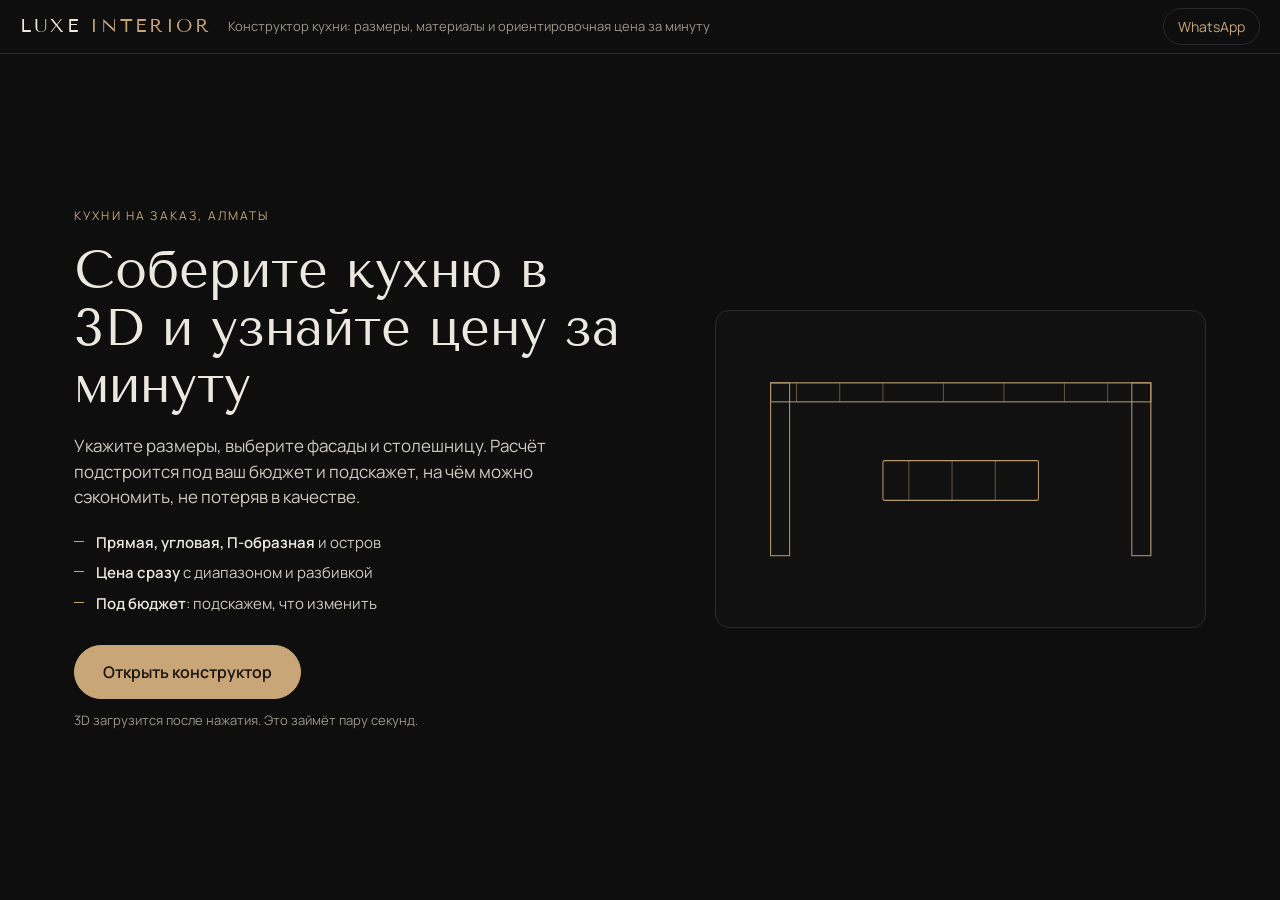
==== index.html @ 37577bf3 "Конструктор кухни: демо-версия Co-Authored-By: Claude Sonnet 5.5 <noreply@anthropic.com>" ====
<!doctype html>
<html lang="ru">
<head>
<meta charset="utf-8">
<meta name="static" content="1">
<meta name="robots" content="noindex">
<meta name="viewport" content="width=device-width,initial-scale=1,viewport-fit=cover">
<title>Конструктор кухни | LUXE INTERIOR</title>
<meta name="description" content="Соберите кухню в 3D: размеры, фасады, столешница, фурнитура. Ориентировочная цена и подбор под ваш бюджет за минуту.">
<link rel="icon" href="data:,">
<meta name="theme-color" content="#0e0e0f">
<link rel="preconnect" href="https://fonts.googleapis.com">
<link rel="preconnect" href="https://fonts.gstatic.com" crossorigin>
<link rel="stylesheet" href="https://fonts.googleapis.com/css2?family=Manrope:wght@400;500;600;700&family=Tenor+Sans&display=swap">
<link rel="stylesheet" href="css/app.css?v=mwv1wlda">
<script type="importmap">{"imports":{"three":"./vendor/r170/three.module.min.js"}}</script>
</head>
<body>
<header class="top">
  <a class="brand" href="./" aria-label="LUXE INTERIOR">LUXE <span>INTERIOR</span></a>
  <span class="tag" id="tag">Конструктор кухни</span>
  <a class="wa-link" id="waTop" href="#" target="_blank" rel="noopener">WhatsApp</a>
</header>

<section id="intro" class="intro">
  <div class="intro-in">
    <p class="eyebrow">Кухни на заказ, Алматы</p>
    <h1>Соберите кухню в 3D и узнайте цену за минуту</h1>
    <p class="lead">Укажите размеры, выберите фасады и столешницу. Расчёт подстроится под ваш бюджет и подскажет, на чём можно сэкономить, не потеряв в качестве.</p>
    <ul class="points">
      <li><b>Прямая, угловая, П-образная</b> и остров</li>
      <li><b>Цена сразу</b> с диапазоном и разбивкой</li>
      <li><b>Под бюджет</b>: подскажем, что изменить</li>
    </ul>
    <button class="btn gold big" id="open">Открыть конструктор</button>
    <p class="fine">3D загрузится после нажатия. Это займёт пару секунд.</p>
  </div>
  <svg class="intro-art" viewBox="0 0 520 320" aria-hidden="true">
    <g fill="none" stroke="#c9a678" stroke-width="1.2" opacity=".9">
      <path d="M40 60h440M40 60v200M480 60v200" stroke-opacity=".35"/>
      <rect x="40" y="60" width="440" height="22"/>
      <rect x="40" y="60" width="22" height="200"/>
      <rect x="458" y="60" width="22" height="200"/>
      <path d="M70 60v22M120 60v22M170 60v22M240 60v22M310 60v22M380 60v22M430 60v22" stroke-opacity=".5"/>
      <rect x="170" y="150" width="180" height="46" rx="2"/>
      <path d="M200 150v46M250 150v46M300 150v46" stroke-opacity=".5"/>
    </g>
  </svg>
</section>

<main id="app" class="app" hidden>
  <div class="stage" id="stage">
    <div id="gl" class="gl"></div>
    <div class="loader" id="loader"><i></i><span>Загружаем 3D</span></div>
    <div class="views" id="views">
      <button data-v="overview" class="on">Общий вид</button>
      <button data-v="close">Ближе</button>
      <button data-v="left">Сбоку</button>
      <button data-v="top">Сверху</button>
      <button data-v="inside">Изнутри</button>
      <button data-v="night" id="nightBtn">Вечер</button>
      <button data-v="shot">Снимок</button>
      <button data-v="open" class="accent" id="openAll">Открыть шкафы</button>
    </div>
    <button class="panel-btn" id="panelBtn" type="button">Скрыть панель</button>
    <div class="mini" id="mini"><b id="miniPrice"></b><button class="btn gold" id="miniAsk" type="button">Получить расчёт</button></div>
    <div class="hint" id="hint">Нажмите на дверцу или ящик, чтобы открыть</div>
    <div class="labels" id="labels"></div>
    <div class="notes" id="notes" aria-live="polite"></div>
    <div class="hud" id="hud" hidden></div>
  </div>

  <aside class="panel">
    <button class="grab" id="grab" type="button"><i></i><span id="grabTxt">Настройки</span><svg class="chev" width="16" height="16" viewBox="0 0 24 24" fill="none" stroke="currentColor" stroke-width="2.2"><path d="M6 15l6-6 6 6"/></svg></button>
    <nav class="tabs" id="tabs" role="tablist"></nav>
    <div class="tabbody" id="tabbody"></div>
    <footer class="pricebar">
      <div class="pr-l">
        <span class="pr-k">Ориентировочно</span>
        <b class="pr-v" id="prTotal">считаем…</b>
        <span class="pr-r" id="prRange"></span>
      </div>
      <div class="pr-chip" id="prChip" hidden></div>
      <div class="pr-btns">
        <button class="btn ghost icon" id="share" title="Ссылка на проект" aria-label="Ссылка на проект">
          <svg width="18" height="18" viewBox="0 0 24 24" fill="none" stroke="currentColor" stroke-width="1.8"><path d="M10 14a4 4 0 0 0 5.7 0l3-3a4 4 0 0 0-5.7-5.7l-1 1M14 10a4 4 0 0 0-5.7 0l-3 3A4 4 0 0 0 11 18.7l1-1"/></svg>
        </button>
        <button class="btn gold" id="ask">Получить расчёт</button>
      </div>
    </footer>
  </aside>
</main>

<dialog id="lead" class="lead-dlg">
  <form method="dialog" id="leadForm">
    <button type="button" class="x" id="leadX" aria-label="Закрыть">×</button>
    <div id="leadBody">
      <h2>Отправить проект мастеру</h2>
      <p class="muted" id="leadSum"></p>
      <label>Имя <input name="name" autocomplete="name" placeholder="Как к вам обращаться"></label>
      <label>Телефон <input name="phone" type="tel" autocomplete="tel" inputmode="tel" placeholder="+7"></label>
      <label>Бюджет, ₸ <input name="budget" inputmode="numeric" placeholder="Например 2 000 000"></label>
      <label>Комментарий <textarea name="comment" rows="2" placeholder="Сроки, пожелания, адрес замера"></textarea></label>
      <button class="btn gold big wide" id="leadGo" type="submit">Отправить в WhatsApp</button>
      <p class="fine">Расчёт ориентировочный. Точная цена после бесплатного замера и 3D-проекта.</p>
    </div>
    <div id="leadDone" hidden>
      <h2>Проект сохранён</h2>
      <p>Открываем WhatsApp с готовым сообщением. Если не открылось, нажмите кнопку.</p>
      <a class="btn gold big wide" id="leadWa" target="_blank" rel="noopener" href="#">Открыть WhatsApp</a>
      <a class="btn ghost wide" id="leadSheet" target="_blank" rel="noopener" href="#">Смета для печати или PDF</a>
    </div>
  </form>
</dialog>
<div class="toast" id="toast" role="status"></div>
<script type="module" src="js/main.js?v=mwv1wlda"></script>
</body>
</html>
---- css/app.css ----
:root{--bg:#0e0e0f;--panel:#141415;--card:#1a1a1c;--line:#2a2a2d;--text:#ece7df;--muted:#9b958b;--gold:#c9a678;--gold2:#e0c496;--ok:#8fbf8a;--warn:#e0a85f;--bad:#d97a6a;--hdr:54px;--r:10px}*{box-sizing:border-box;-webkit-tap-highlight-color:transparent}html,body{margin:0;background:var(--bg);color:var(--text);font:15px/1.5 Manrope,system-ui,Segoe UI,Roboto,sans-serif}body{min-height:100dvh}button,input,textarea{font:inherit;color:inherit}button{cursor:pointer}h1,h2,h3,.brand,.pr-v{font-family:Tenor Sans,Georgia,serif;font-weight:400}.muted{color:var(--muted)}[hidden]{display:none!important}.top{height:var(--hdr);display:flex;align-items:center;gap:16px;padding:0 20px;border-bottom:1px solid var(--line);background:var(--bg)}.brand{font-size:19px;letter-spacing:.14em;color:var(--text);text-decoration:none}.brand span{color:var(--gold)}.tag{color:var(--muted);font-size:13px;flex:1;white-space:nowrap;overflow:hidden;text-overflow:ellipsis}.wa-link{color:var(--gold);text-decoration:none;font-size:14px;border:1px solid var(--line);padding:7px 14px;border-radius:99px}.wa-link:hover{border-color:var(--gold)}.btn{border:1px solid var(--line);background:var(--card);padding:10px 18px;border-radius:99px;text-decoration:none;display:inline-flex;align-items:center;justify-content:center;gap:8px;transition:.15s;white-space:nowrap}.btn:hover{border-color:var(--gold)}.btn.gold{background:var(--gold);border-color:var(--gold);color:#17130c;font-weight:600}.btn.gold:hover{background:var(--gold2)}.btn.ghost{background:transparent}.btn.big{padding:14px 28px;font-size:16px}.btn.wide{width:100%;margin-top:10px}.btn.icon{padding:10px;width:44px;height:44px}.btn:disabled{opacity:.55;cursor:wait}.intro{display:grid;grid-template-columns:minmax(0,1.1fr) minmax(0,.9fr);gap:40px;align-items:center;max-width:1180px;margin:0 auto;padding:56px 24px 72px;min-height:calc(100dvh - var(--hdr))}.intro-in{max-width:560px}.eyebrow{color:var(--gold);text-transform:uppercase;letter-spacing:.18em;font-size:12px;margin:0 0 16px}.intro h1{font-size:clamp(30px,4.6vw,52px);line-height:1.1;margin:0 0 20px}.lead{color:#cfc9bf;font-size:17px;margin:0 0 22px}.points{list-style:none;padding:0;margin:0 0 30px;display:grid;gap:8px;color:#cfc9bf}.points li{padding-left:22px;position:relative}.points li:before{content:"";position:absolute;left:0;top:.62em;width:10px;height:1px;background:var(--gold)}.points b{color:var(--text);font-weight:600}.fine{color:var(--muted);font-size:13px;margin:12px 0 0}.intro-art{width:100%;height:auto;border:1px solid var(--line);border-radius:14px;background:#111112;padding:20px}.app{height:calc(100dvh - var(--hdr));display:grid;grid-template-columns:minmax(0,1fr) 370px;transition:grid-template-columns .28s}.app.closed{grid-template-columns:minmax(0,1fr) 0}.app.closed .panel{border-left:0;overflow:hidden;visibility:hidden}.stage{position:relative;min-height:0;background:#18181a}.gl{position:absolute;inset:0}.loader{position:absolute;inset:0;display:flex;flex-direction:column;align-items:center;justify-content:center;gap:12px;color:var(--muted);background:#18181a;z-index:3}.loader i{width:28px;height:28px;border:2px solid var(--line);border-top-color:var(--gold);border-radius:50%;animation:sp 1s linear infinite}.loader.off{display:none}@keyframes sp{to{transform:rotate(360deg)}}.views{position:absolute;top:14px;left:14px;display:flex;gap:6px;flex-wrap:wrap;z-index:2}.views button{background:#141415c7;backdrop-filter:blur(6px);border:1px solid var(--line);border-radius:99px;padding:6px 14px;font-size:13px;color:var(--text)}.views button.on,.views button:hover{border-color:var(--gold);color:var(--gold2)}.views button.accent{border-color:#6b5126;color:var(--gold2)}.hint{position:absolute;left:50%;bottom:16px;transform:translate(-50%);background:#141415c7;backdrop-filter:blur(6px);border:1px solid var(--line);border-radius:99px;padding:7px 16px;font-size:13px;color:#cfc9bf;z-index:2;pointer-events:none;transition:opacity .4s;white-space:nowrap}.hint.off{opacity:0}.notes{position:absolute;left:14px;bottom:14px;right:14px;display:flex;flex-direction:column;gap:6px;z-index:2;pointer-events:none}.notes div{background:#281c0ee0;border:1px solid #6b5126;color:#f0d9b0;padding:8px 12px;border-radius:8px;font-size:13px;max-width:520px}.hud{position:absolute;right:12px;bottom:12px;background:#000000b3;color:#9f9;font:12px/1.4 monospace;padding:6px 10px;border-radius:6px;z-index:5;white-space:pre}.panel{display:flex;flex-direction:column;min-height:0;min-width:0;background:var(--panel);border-left:1px solid var(--line)}.tabs{display:flex;gap:2px;overflow-x:auto;scrollbar-width:none;border-bottom:1px solid var(--line);padding:0 8px;flex:none}.tabs::-webkit-scrollbar{display:none}.tabs button{background:none;border:0;border-bottom:2px solid transparent;color:var(--muted);padding:14px 12px;white-space:nowrap;font-size:14px}.tabs button:hover{color:var(--text)}.tabs button.on{color:var(--gold2);border-bottom-color:var(--gold)}.tabbody{flex:1;min-height:0;overflow-y:auto;padding:18px 20px 24px;overscroll-behavior:contain}.sec{margin-bottom:24px}.sec>h3{font-size:13px;color:var(--muted);text-transform:uppercase;letter-spacing:.12em;margin:0 0 10px;display:flex;justify-content:space-between;gap:10px}.sec>h3 em{font-style:normal;color:var(--gold2);text-transform:none;letter-spacing:0;font-family:Manrope,sans-serif}.cards{display:grid;grid-template-columns:repeat(3,1fr);gap:8px}.cards.two{grid-template-columns:repeat(2,1fr)}.card{background:var(--card);border:1px solid var(--line);border-radius:var(--r);padding:12px 10px;text-align:center;font-size:14px;transition:.15s;display:flex;flex-direction:column;align-items:center;gap:6px}.card svg{width:44px;height:34px}.card:hover{border-color:#4a4a4e}.card.on{border-color:var(--gold);background:#211d16;color:var(--gold2)}.chips{display:flex;flex-wrap:wrap;gap:8px}.chip{background:var(--card);border:1px solid var(--line);border-radius:99px;padding:8px 14px;font-size:14px}.chip:hover{border-color:#4a4a4e}.chip.on{border-color:var(--gold);background:#211d16;color:var(--gold2)}.opt-note{color:var(--muted);font-size:13px;margin:8px 0 0}.sw{display:flex;flex-wrap:wrap;gap:10px}.sw button{width:38px;height:38px;border-radius:50%;border:2px solid var(--line);padding:0;position:relative;box-shadow:inset 0 0 0 2px var(--panel)}.sw button.on{border-color:var(--gold);box-shadow:inset 0 0 0 2px var(--panel),0 0 0 2px #0000}.sw button:hover{border-color:#6a6a6e}.sw button.on:hover{border-color:var(--gold)}.sw.sq button{border-radius:8px}.row{margin-bottom:16px}.row-h{display:flex;justify-content:space-between;align-items:baseline;margin-bottom:6px;font-size:14px}.row-h b{font-weight:600;color:var(--gold2)}input[type=range]{-webkit-appearance:none;appearance:none;width:100%;height:28px;background:transparent;margin:0}input[type=range]::-webkit-slider-runnable-track{height:3px;background:var(--line);border-radius:3px}input[type=range]::-moz-range-track{height:3px;background:var(--line);border-radius:3px}input[type=range]::-webkit-slider-thumb{-webkit-appearance:none;width:22px;height:22px;border-radius:50%;background:var(--gold);border:3px solid var(--panel);margin-top:-9.5px;box-shadow:0 0 0 1px var(--gold)}input[type=range]::-moz-range-thumb{width:16px;height:16px;border-radius:50%;background:var(--gold);border:3px solid var(--panel)}.tog{display:flex;align-items:center;justify-content:space-between;gap:12px;background:var(--card);border:1px solid var(--line);border-radius:var(--r);padding:12px 14px;margin-bottom:8px;width:100%;text-align:left}.tog small{display:block;color:var(--muted);font-size:12.5px}.tog .optp{margin-left:auto;font-style:normal;font-size:13px;color:var(--gold2);white-space:nowrap}.tog i{flex:none;width:40px;height:23px;border-radius:99px;background:#34343a;position:relative;transition:.15s}.tog i:after{content:"";position:absolute;top:3px;left:3px;width:17px;height:17px;border-radius:50%;background:#aaa;transition:.15s}.tog.on i{background:var(--gold)}.tog.on i:after{left:20px;background:#17130c}.inp{width:100%;background:var(--card);border:1px solid var(--line);border-radius:var(--r);padding:12px 14px;font-size:16px}.inp:focus{outline:none;border-color:var(--gold)}.status{border-radius:var(--r);padding:12px 14px;margin:14px 0;border:1px solid var(--line);background:var(--card);font-size:14px}.status b{display:block;font-size:15px;margin-bottom:2px}.status.fits{border-color:#3d5a3a;background:#17211a}.status.fits b{color:var(--ok)}.status.under{border-color:#3d5a3a;background:#17211a}.status.under b{color:var(--ok)}.status.over{border-color:#6b4a22;background:#231a10}.status.over b{color:var(--warn)}.adv{display:flex;gap:12px;align-items:center;justify-content:space-between;background:var(--card);border:1px solid var(--line);border-radius:var(--r);padding:12px 14px;margin-bottom:8px}.adv p{margin:0;font-size:14px;line-height:1.35}.adv small{color:var(--ok);font-size:13px;display:block;margin-top:2px}.adv button{flex:none;background:transparent;border:1px solid var(--gold);color:var(--gold2);border-radius:99px;padding:7px 14px;font-size:13px}.adv button:hover{background:#211d16}.bar{margin:0 0 10px}.bar-h{display:flex;justify-content:space-between;font-size:13.5px;margin-bottom:4px}.bar-h span:last-child{color:var(--muted)}.bar i{display:block;height:3px;border-radius:3px;background:var(--line);overflow:hidden}.bar i b{display:block;height:100%;background:var(--gold)}.pricebar{flex:none;display:grid;grid-template-columns:minmax(0,1fr) auto;gap:8px 12px;align-items:center;padding:14px 20px calc(14px + env(safe-area-inset-bottom));border-top:1px solid var(--line);background:#101011}.pr-l{display:flex;flex-direction:column;min-width:0}.pr-k{font-size:11.5px;color:var(--muted);text-transform:uppercase;letter-spacing:.12em}.pr-v{font-size:clamp(17px,5.2vw,23px);line-height:1.15;color:var(--text);white-space:nowrap}.cur{font-family:Manrope,system-ui,sans-serif;font-size:.78em;margin-left:.22em;font-weight:600}.pr-r{font-size:12.5px;color:var(--muted)}.pr-chip{grid-column:1/-1;order:3;font-size:13px;padding:6px 10px;border-radius:8px;background:var(--card);border:1px solid var(--line)}.pr-chip.ok{color:var(--ok);border-color:#3d5a3a}.pr-chip.over{color:var(--warn);border-color:#6b4a22;cursor:pointer}.pr-btns{display:flex;gap:8px;align-items:center}.pricebar .btn.gold{padding:10px 16px;font-size:14px}.pricebar .btn.icon{width:38px;height:38px;padding:8px}.lead-dlg{border:1px solid var(--line);border-radius:16px;background:var(--panel);color:var(--text);padding:0;width:min(440px,calc(100vw - 24px));max-height:calc(100dvh - 24px)}.lead-dlg::backdrop{background:#000000a6}.lead-dlg form{padding:24px;position:relative}.lead-dlg h2{margin:0 0 6px;font-size:23px}.lead-dlg label{display:block;margin-top:12px;font-size:13px;color:var(--muted)}.lead-dlg label input,.lead-dlg label textarea{display:block;width:100%;margin-top:5px;background:var(--card);border:1px solid var(--line);border-radius:var(--r);padding:11px 13px;font-size:16px;resize:vertical}.lead-dlg label input:focus,.lead-dlg label textarea:focus{outline:none;border-color:var(--gold)}.lead-dlg .x{position:absolute;right:12px;top:8px;background:none;border:0;font-size:28px;color:var(--muted);line-height:1}.grab{display:none}.labels{position:absolute;inset:0;z-index:2;pointer-events:none;overflow:hidden}.lab{position:absolute;left:0;top:0;pointer-events:auto;transform:translate(-50%,-50%);background:#12422ef0;border:1.5px solid #2e8b57;color:#fff;border-radius:99px;padding:4px 11px;font-size:12.5px;font-weight:700;white-space:nowrap;cursor:pointer}.lab.sel{background:#2e8b57;border-color:#7be0a8;z-index:2}.edhost h3{margin:0 0 4px;font-size:19px;font-family:Manrope,sans-serif;font-weight:700}.edhost .back{background:none;border:0;color:var(--gold2);font-size:14px;padding:0 0 8px;font-weight:600}.edhost .row2{display:flex;align-items:center;justify-content:space-between;gap:10px;width:100%;background:var(--card);border:1px solid var(--line);border-radius:12px;padding:12px 14px;margin-bottom:8px;color:var(--text);font-size:14.5px;text-align:left}.edhost .row2 b{color:var(--gold2);font-weight:600;white-space:nowrap}.edhost .gh{font-size:12px;letter-spacing:.1em;color:var(--muted);text-transform:uppercase;margin:14px 0 8px;font-weight:600}.edhost h4{margin:14px 0 8px;font-size:12px;letter-spacing:.1em;color:var(--muted);text-transform:uppercase;font-weight:600}.edhost .opts{display:grid;grid-template-columns:1fr 1fr;gap:8px}.edhost .opt{background:#3a3a3e;border:1.5px solid transparent;border-radius:12px;padding:11px 8px;color:var(--text);font-size:14px}.edhost .opt.on{background:#12402c;border-color:#2e8b57;color:#fff}.edhost .opt.wide{grid-column:1/-1}.edhost .step{display:flex;align-items:center;gap:10px}.edhost .step button{width:44px;height:44px;border-radius:12px;background:#3a3a3e;border:0;color:#fff;font-size:22px}.edhost .step b{min-width:74px;text-align:center;font-size:18px}.edhost .step .auto{width:auto;padding:0 14px;font-size:13px;margin-left:auto}.edhost .note{color:var(--muted);font-size:13px;margin:6px 0 0}.edhost .reset{margin-top:14px;background:none;border:0;color:var(--muted);text-decoration:underline;font-size:13px;padding:0}.panel-btn{position:absolute;top:14px;right:14px;z-index:3;background:#141415c7;backdrop-filter:blur(6px);border:1px solid var(--line);border-radius:99px;padding:7px 16px;font-size:13px;color:var(--text)}.panel-btn:hover{border-color:var(--gold);color:var(--gold2)}.mini{display:none;position:absolute;right:14px;bottom:14px;z-index:3;align-items:center;gap:12px;background:#101011e0;backdrop-filter:blur(8px);border:1px solid var(--line);border-radius:99px;padding:8px 8px 8px 20px}.mini b{font:20px Tenor Sans,serif;font-weight:400;white-space:nowrap}.app.closed .mini{display:flex}.toast{position:fixed;left:50%;top:64px;transform:translate(-50%,-12px);background:#26241f;border:1px solid var(--gold);color:var(--text);padding:10px 18px;border-radius:99px;font-size:14px;opacity:0;pointer-events:none;transition:.25s;z-index:50;max-width:calc(100vw - 32px)}.toast.on{opacity:1;transform:translate(-50%)}@media(max-width:900px)and (orientation:portrait){.panel-btn,.mini{display:none!important}.tabs{display:grid;grid-template-columns:repeat(4,1fr);overflow:visible;padding:0 6px}.tabs button{padding:10px 2px;font-size:13px;text-align:center;border-bottom-width:2px}.app.closed .tabs{display:none}.lab{font-size:10.5px;padding:2px 7px;border-width:1px}.grab{display:flex;justify-content:center;align-items:center;gap:8px;flex:none;height:38px;background:none;border:0;padding:0;color:var(--gold2);font-size:14px;font-weight:600;position:relative}.grab i{position:absolute;top:6px;left:50%;margin-left:-22px;width:44px;height:4px;border-radius:4px;background:#4a4a4e}.grab span{margin-top:6px}.grab .chev{margin-top:6px;transition:transform .2s}.app:not(.closed) .grab .chev{transform:rotate(180deg)}:root{--hdr:48px}.top{padding:0 14px;gap:10px}.tag{display:none}.top .wa-link{margin-left:auto}.intro{grid-template-columns:1fr;padding:32px 18px 48px;min-height:0}.intro-art{order:-1;max-height:200px}.app{grid-template-columns:minmax(0,1fr);grid-template-rows:minmax(0,1fr) auto;transition:none}.app.closed{grid-template-columns:minmax(0,1fr)}.app.closed .panel{visibility:visible}.panel{border-left:0;border-top:1px solid var(--line);border-radius:16px 16px 0 0;margin-top:-14px;position:relative;z-index:4}.views{top:8px;left:8px;right:8px;gap:4px;flex-wrap:nowrap;overflow-x:auto;scrollbar-width:none}.views::-webkit-scrollbar{display:none}.views button{padding:5px 11px;font-size:12px;white-space:nowrap;flex:none}.notes{bottom:46px}.hint{bottom:12px;font-size:12px}.tabbody{padding:14px 16px 18px;flex:none;height:34dvh}.app.closed .tabbody{display:none}.pricebar{padding:10px 16px calc(10px + env(safe-area-inset-bottom))}.pr-v{font-size:21px}.pr-chip{display:none}.btn.icon{width:42px;height:42px}}@media(max-height:520px)and (orientation:landscape){:root{--hdr:40px}.top{padding:0 12px;gap:10px}.tag{display:none}.brand{font-size:16px}.top .wa-link{margin-left:auto;padding:4px 12px;font-size:13px}.app{grid-template-columns:minmax(0,1fr) 320px}.app.closed{grid-template-columns:minmax(0,1fr) 0}.views{top:8px;left:8px;gap:4px}.views button{padding:4px 10px;font-size:12px}.panel-btn{inset:auto auto 8px 8px;padding:5px 12px;font-size:12px}.pr-k,.pr-btns .btn.icon{display:none}.pr-btns .btn.gold{padding:8px 14px;font-size:14px}.hint{display:none}.notes{bottom:8px;left:8px}.tabs button{padding:10px;font-size:13px}.tabbody{padding:12px 14px}.pricebar{padding:8px 14px;gap:4px 10px}.pr-v{font-size:20px}.pr-chip,.pr-r{display:none}.mini{bottom:8px;right:8px;padding:5px 5px 5px 14px}.mini b{font-size:17px}}@media(max-width:520px){.cards{grid-template-columns:repeat(3,1fr)}.btn.gold{padding:10px 14px}}@media(prefers-reduced-motion:reduce){*{transition:none!important;animation:none!important}}
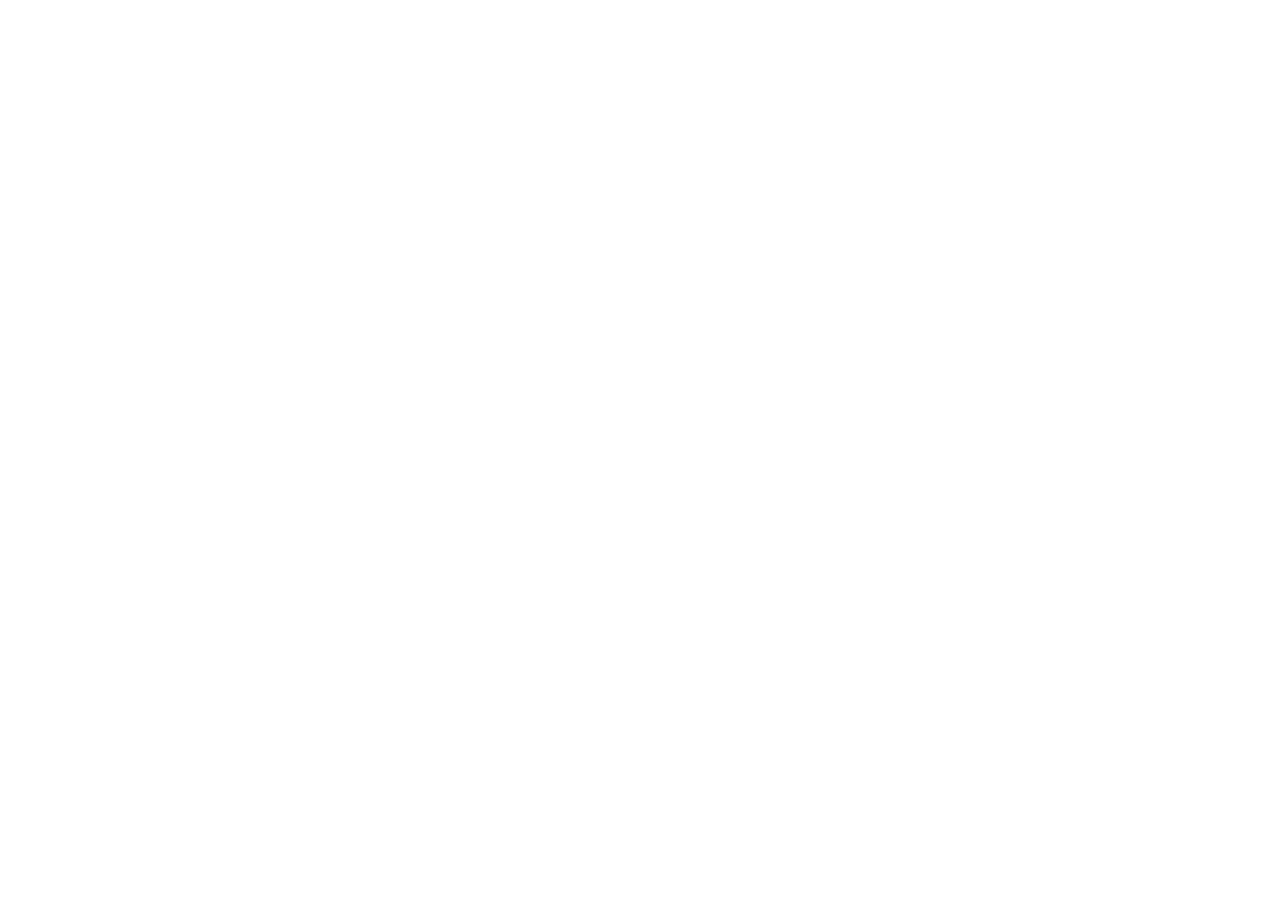
==== commit 2368dba0: "Дверцы открываются не больше чем на 83 градуса: соседние дверцы не пересекаются и не мерцают Co-Auth" ====
--- a/index.html
+++ b/index.html
@@ -2,7 +2,6 @@
 <html lang="ru">
 <head>
 <meta charset="utf-8">
-<meta name="static" content="1">
 <meta name="robots" content="noindex">
 <meta name="viewport" content="width=device-width,initial-scale=1,viewport-fit=cover">
 <title>Конструктор кухни | LUXE INTERIOR</title>
@@ -12,7 +11,7 @@
 <link rel="preconnect" href="https://fonts.googleapis.com">
 <link rel="preconnect" href="https://fonts.gstatic.com" crossorigin>
 <link rel="stylesheet" href="https://fonts.googleapis.com/css2?family=Manrope:wght@400;500;600;700&family=Tenor+Sans&display=swap">
-<link rel="stylesheet" href="css/app.css?v=mwv1wlda">
+<link rel="stylesheet" href="css/app.css?v=mww2ri6c">
 <script type="importmap">{"imports":{"three":"./vendor/r170/three.module.min.js"}}</script>
 </head>
 <body>
@@ -113,6 +112,6 @@
   </form>
 </dialog>
 <div class="toast" id="toast" role="status"></div>
-<script type="module" src="js/main.js?v=mwv1wlda"></script>
+<script type="module" src="js/main.js?v=mww2ri6c"></script>
 </body>
 </html>
